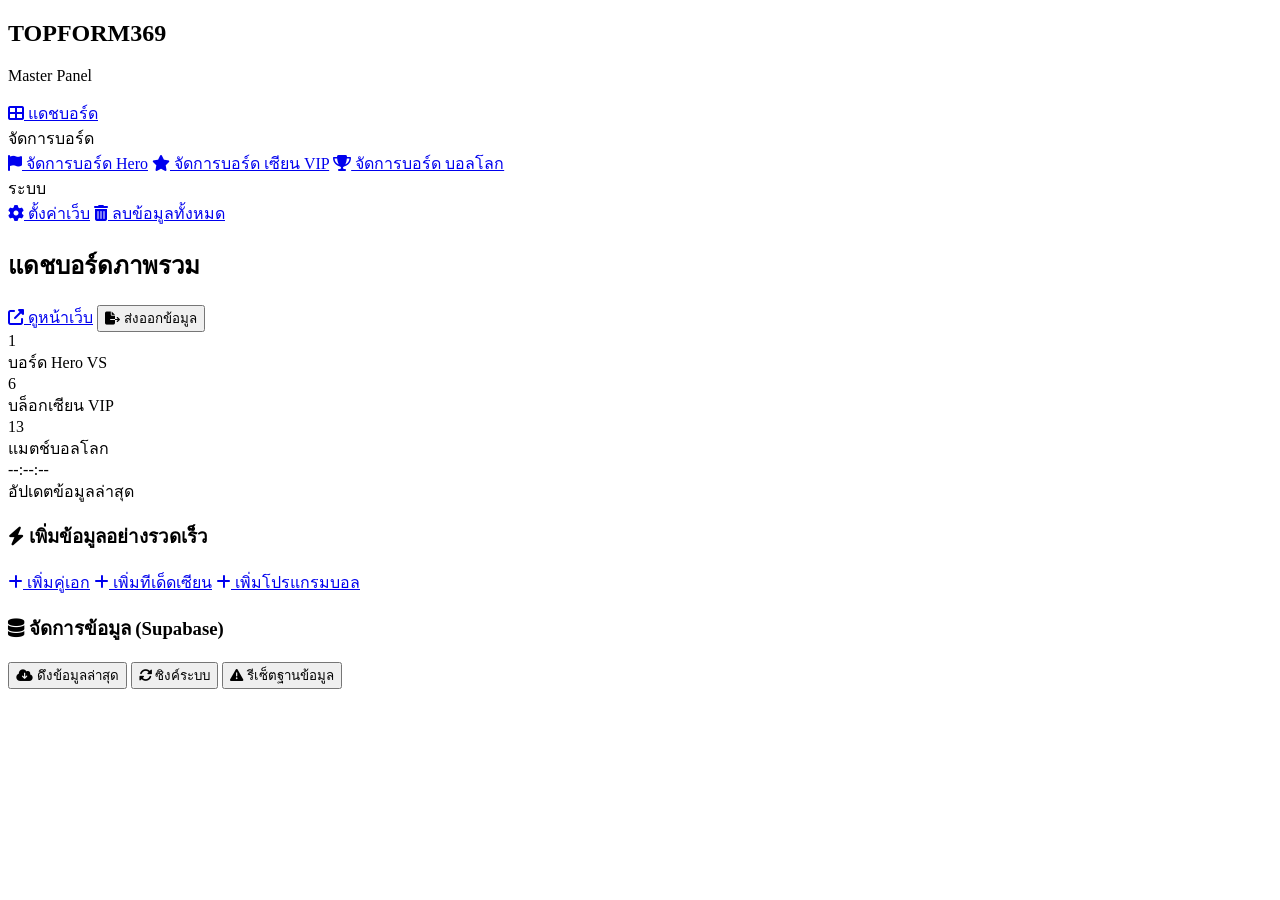
==== index.html @ dca65cee "Rename index (1).html to index.html" ====
<!DOCTYPE html>
<html lang="th">
<head>
    <meta charset="UTF-8">
    <meta name="viewport" content="width=device-width, initial-scale=1.0">
    <title>TOPFORM369 - Admin Panel</title>
    <link rel="stylesheet" href="https://cdnjs.cloudflare.com/ajax/libs/font-awesome/6.4.0/css/all.min.css">
    <link href="https://fonts.googleapis.com/css2?family=Prompt:wght@300;400;500;600;700&display=swap" rel="stylesheet">
    <link rel="stylesheet" href="assets/css/style.css">
</head>
<body>

    <div class="admin-container">
        
        <aside class="sidebar">
            <div class="sidebar-header">
                <h1 class="logo-text">TOPFORM<span class="gold-text">369</span></h1>
                <p class="subtitle">Master Panel</p>
            </div>

            <nav class="sidebar-nav">
                <a href="index.html" class="nav-item active"><i class="fas fa-th-large"></i> แดชบอร์ด</a>
                
                <div class="nav-divider">จัดการบอร์ด</div>
                <a href="admin-board1.html" class="nav-item"><i class="fas fa-flag"></i> จัดการบอร์ด Hero</a>
                <a href="admin-board2.html" class="nav-item"><i class="fas fa-star"></i> จัดการบอร์ด เซียน VIP</a>
                <a href="admin-board3.html" class="nav-item"><i class="fas fa-trophy"></i> จัดการบอร์ด บอลโลก</a>
                
                <div class="nav-divider">ระบบ</div>
                <a href="#" class="nav-item"><i class="fas fa-cog"></i> ตั้งค่าเว็บ</a>
                <a href="#" class="nav-item text-danger"><i class="fas fa-trash-alt"></i> ลบข้อมูลทั้งหมด</a>
            </nav>
        </aside>

        <div class="main-content">
            
            <header class="topbar">
                <h2 class="page-title">แดชบอร์ดภาพรวม</h2>
                <div class="topbar-actions">
                    <a href="widget-worldcup.html" target="_blank" class="btn btn-outline"><i class="fas fa-external-link-alt"></i> ดูหน้าเว็บ</a>
                    <button class="btn btn-gold"><i class="fas fa-file-export"></i> ส่งออกข้อมูล</button>
                </div>
            </header>

            <main class="content-wrapper">
                
                <div class="grid-stats">
                    <div class="stat-card">
                        <div class="stat-value">1</div>
                        <div class="stat-label">บอร์ด Hero VS</div>
                    </div>
                    <div class="stat-card">
                        <div class="stat-value">6</div>
                        <div class="stat-label">บล็อกเซียน VIP</div>
                    </div>
                    <div class="stat-card">
                        <div class="stat-value">13</div>
                        <div class="stat-label">แมตช์บอลโลก</div>
                    </div>
                    <div class="stat-card highlight-card">
                        <div class="stat-value" id="real-time-clock">--:--:--</div>
                        <div class="stat-label" id="real-time-date">อัปเดตข้อมูลล่าสุด</div>
                    </div>
                </div>

                <section class="action-section">
                    <h3 class="section-title"><i class="fas fa-bolt gold-text"></i> เพิ่มข้อมูลอย่างรวดเร็ว</h3>
                    <div class="action-buttons">
                        <a href="admin-board1.html" class="btn btn-luxury"><i class="fas fa-plus"></i> เพิ่มคู่เอก</a>
                        <a href="admin-board2.html" class="btn btn-luxury"><i class="fas fa-plus"></i> เพิ่มทีเด็ดเซียน</a>
                        <a href="admin-board3.html" class="btn btn-luxury"><i class="fas fa-plus"></i> เพิ่มโปรแกรมบอล</a>
                    </div>
                </section>

                <section class="action-section">
                    <h3 class="section-title"><i class="fas fa-database gold-text"></i> จัดการข้อมูล (Supabase)</h3>
                    <div class="action-buttons">
                        <button class="btn btn-gold"><i class="fas fa-cloud-download-alt"></i> ดึงข้อมูลล่าสุด</button>
                        <button class="btn btn-outline"><i class="fas fa-sync-alt"></i> ซิงค์ระบบ</button>
                        <button class="btn btn-danger"><i class="fas fa-exclamation-triangle"></i> รีเซ็ตฐานข้อมูล</button>
                    </div>
                </section>

            </main>

        </div>
    </div>

    <script src="assets/js/script.js"></script>
</body>
</html>
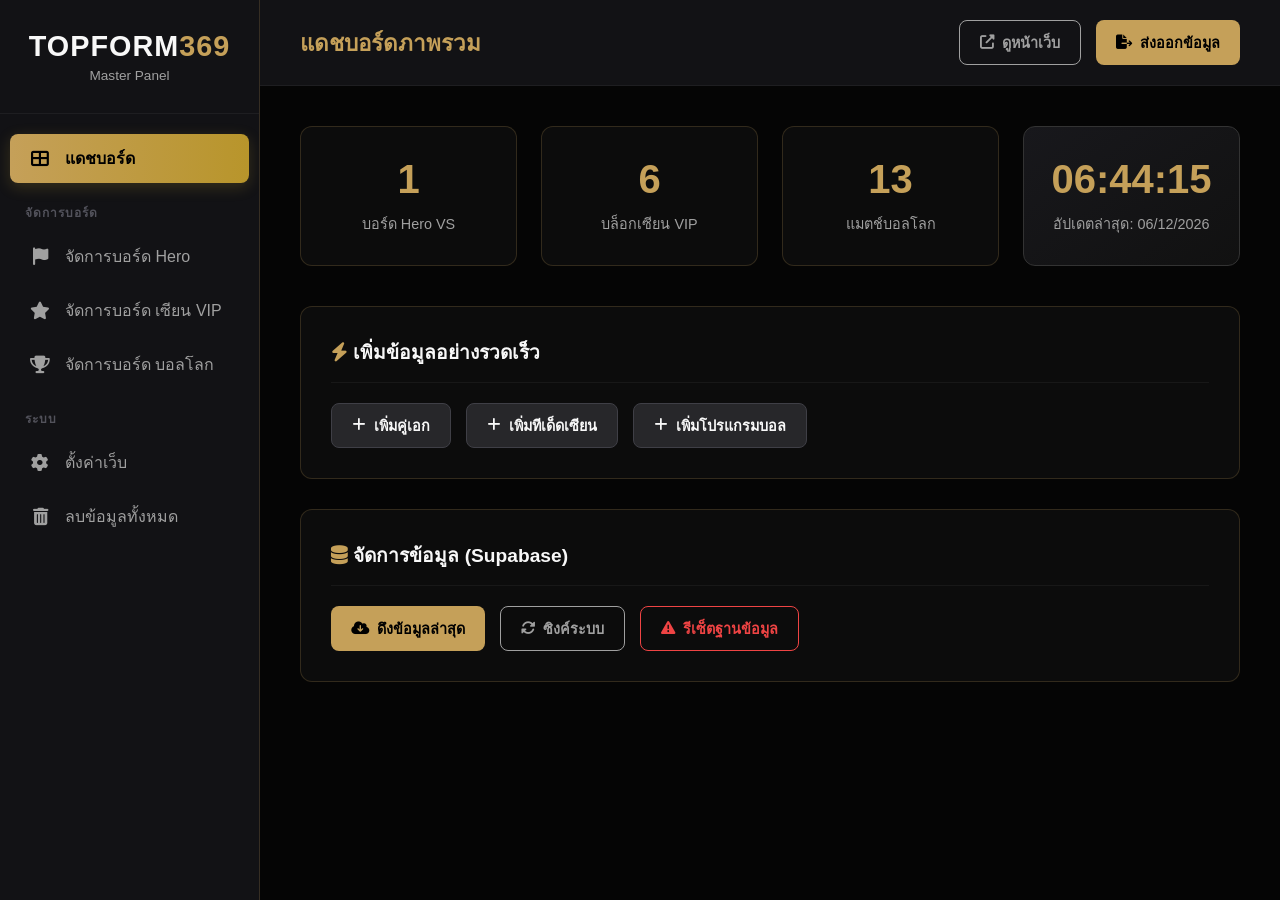
==== commit b89b0d26: "Fix admin panel links in index.html Updated admin panel links to point to the correct admin director" ====
--- a/index.html
+++ b/index.html
@@ -22,9 +22,9 @@
                 <a href="index.html" class="nav-item active"><i class="fas fa-th-large"></i> แดชบอร์ด</a>
                 
                 <div class="nav-divider">จัดการบอร์ด</div>
-                <a href="admin-board1.html" class="nav-item"><i class="fas fa-flag"></i> จัดการบอร์ด Hero</a>
-                <a href="admin-board2.html" class="nav-item"><i class="fas fa-star"></i> จัดการบอร์ด เซียน VIP</a>
-                <a href="admin-board3.html" class="nav-item"><i class="fas fa-trophy"></i> จัดการบอร์ด บอลโลก</a>
+                <a href="admin/admin-board1.html" class="nav-item"><i class="fas fa-flag"></i> จัดการบอร์ด Hero</a>
+                <a href="admin/admin-board2.html" class="nav-item"><i class="fas fa-star"></i> จัดการบอร์ด เซียน VIP</a>
+                <a href="admin/admin-board3.html" class="nav-item"><i class="fas fa-trophy"></i> จัดการบอร์ด บอลโลก</a>
                 
                 <div class="nav-divider">ระบบ</div>
                 <a href="#" class="nav-item"><i class="fas fa-cog"></i> ตั้งค่าเว็บ</a>
@@ -66,9 +66,9 @@
                 <section class="action-section">
                     <h3 class="section-title"><i class="fas fa-bolt gold-text"></i> เพิ่มข้อมูลอย่างรวดเร็ว</h3>
                     <div class="action-buttons">
-                        <a href="admin-board1.html" class="btn btn-luxury"><i class="fas fa-plus"></i> เพิ่มคู่เอก</a>
-                        <a href="admin-board2.html" class="btn btn-luxury"><i class="fas fa-plus"></i> เพิ่มทีเด็ดเซียน</a>
-                        <a href="admin-board3.html" class="btn btn-luxury"><i class="fas fa-plus"></i> เพิ่มโปรแกรมบอล</a>
+                        <a href="admin/admin-board1.html" class="btn btn-luxury"><i class="fas fa-plus"></i> เพิ่มคู่เอก</a>
+                        <a href="admin/admin-board2.html" class="btn btn-luxury"><i class="fas fa-plus"></i> เพิ่มทีเด็ดเซียน</a>
+                        <a href="admin/admin-board3.html" class="btn btn-luxury"><i class="fas fa-plus"></i> เพิ่มโปรแกรมบอล</a>
                     </div>
                 </section>
 
--- a/assets/css/style.css
+++ b/assets/css/style.css
@@ -0,0 +1,149 @@
+/* ================= CSS VARIABLES (กำหนดโทนสีหลัก) ================= */
+:root {
+    --bg-dark: #09090b;
+    --bg-panel: #121215;
+    --bg-card: #18181c;
+    --gold: #D4AF37;
+    --gold-hover: #F3E5AB;
+    --silver: #A1A1AA;
+    --white: #FAFAFA;
+    --border: rgba(212, 175, 55, 0.2);
+    --border-light: rgba(255, 255, 255, 0.05);
+    --danger: #ef4444;
+}
+
+/* ================= RESET & BASIC ================= */
+* {
+    margin: 0; padding: 0; box-sizing: border-box;
+    font-family: 'Prompt', sans-serif;
+}
+body {
+    background-color: var(--bg-dark); color: var(--white);
+    min-height: 100vh; overflow-x: hidden;
+}
+a { text-decoration: none; color: inherit; }
+
+/* ================= LAYOUT ================= */
+.admin-container { display: flex; height: 100vh; overflow: hidden; }
+
+/* ================= SIDEBAR ================= */
+.sidebar {
+    width: 260px; background-color: var(--bg-panel);
+    border-right: 1px solid var(--border);
+    display: flex; flex-direction: column;
+}
+.sidebar-header {
+    padding: 30px 20px; border-bottom: 1px solid var(--border-light);
+    text-align: center;
+}
+.logo-text { font-size: 1.8rem; font-weight: 800; letter-spacing: 1px; }
+.gold-text { color: var(--gold); }
+.subtitle { color: var(--silver); font-size: 0.85rem; margin-top: 5px; }
+
+.sidebar-nav { padding: 20px 10px; overflow-y: auto; flex-grow: 1; }
+.nav-divider {
+    color: #52525b; font-size: 0.75rem; font-weight: 600;
+    margin: 20px 0 10px 15px; text-transform: uppercase; letter-spacing: 1px;
+}
+.nav-item {
+    display: flex; align-items: center; gap: 15px;
+    padding: 12px 20px; color: var(--silver);
+    border-radius: 8px; margin-bottom: 5px; font-weight: 500;
+    transition: all 0.3s ease;
+}
+.nav-item i { width: 20px; text-align: center; font-size: 1.1rem; }
+.nav-item:hover { background-color: rgba(255, 255, 255, 0.03); color: var(--white); }
+.nav-item.active {
+    background: linear-gradient(90deg, var(--gold) 0%, #b8952b 100%);
+    color: #000; font-weight: 700; box-shadow: 0 4px 15px rgba(212, 175, 55, 0.2);
+}
+.text-danger:hover { color: var(--danger); background-color: rgba(239, 68, 68, 0.1); }
+
+/* ================= MAIN CONTENT ================= */
+.main-content { flex-grow: 1; display: flex; flex-direction: column; overflow-y: auto; }
+
+.topbar {
+    display: flex; justify-content: space-between; align-items: center;
+    padding: 20px 40px; background-color: var(--bg-panel);
+    border-bottom: 1px solid var(--border-light);
+    position: sticky; top: 0; z-index: 10;
+}
+.page-title { font-size: 1.4rem; font-weight: 600; color: var(--gold); }
+.topbar-actions { display: flex; gap: 15px; }
+
+.content-wrapper { padding: 40px; }
+
+/* ================= STATS CARDS ================= */
+.grid-stats { display: grid; grid-template-columns: repeat(4, 1fr); gap: 24px; margin-bottom: 40px; }
+.stat-card {
+    background-color: var(--bg-card);
+    border: 1px solid var(--border); border-radius: 12px;
+    padding: 30px 20px; text-align: center;
+    transition: transform 0.3s ease, box-shadow 0.3s ease;
+}
+.stat-card:hover { transform: translateY(-5px); box-shadow: 0 10px 20px rgba(0,0,0,0.5); border-color: var(--gold); }
+.stat-value { font-size: 2.5rem; font-weight: 800; color: var(--gold); margin-bottom: 10px; }
+.stat-label { color: var(--silver); font-size: 0.9rem; }
+.highlight-card { background: linear-gradient(145deg, #18181c 0%, #111 100%); border: 1px solid #333; }
+
+/* ================= SECTIONS & BUTTONS ================= */
+.action-section {
+    background-color: var(--bg-card);
+    border: 1px solid var(--border); border-radius: 12px;
+    padding: 30px; margin-bottom: 30px;
+}
+.section-title { font-size: 1.2rem; font-weight: 600; margin-bottom: 20px; border-bottom: 1px solid var(--border-light); padding-bottom: 15px; }
+.action-buttons { display: flex; gap: 15px; flex-wrap: wrap; }
+
+.btn {
+    padding: 10px 20px; border-radius: 8px; font-weight: 600; cursor: pointer;
+    display: inline-flex; align-items: center; gap: 8px; font-size: 0.9rem;
+    transition: all 0.2s ease; border: none;
+}
+.btn:active { transform: scale(0.96); }
+
+.btn-gold { background-color: var(--gold); color: #000; }
+.btn-gold:hover { background-color: var(--gold-hover); box-shadow: 0 0 15px rgba(212, 175, 55, 0.4); }
+
+.btn-outline { background-color: transparent; border: 1px solid var(--silver); color: var(--silver); }
+.btn-outline:hover { border-color: var(--white); color: var(--white); }
+
+.btn-luxury { background: #27272a; border: 1px solid #3f3f46; color: var(--white); }
+.btn-luxury:hover { background: var(--gold); border-color: var(--gold); color: #000; }
+
+.btn-danger { background-color: transparent; border: 1px solid var(--danger); color: var(--danger); }
+.btn-danger:hover { background-color: var(--danger); color: #fff; box-shadow: 0 0 15px rgba(239, 68, 68, 0.3); }
+
+/* Responsive */
+@media (max-width: 1024px) { .grid-stats { grid-template-columns: repeat(2, 1fr); } }
+
+/* --- สไตล์ช่องกรอกข้อมูล & บล็อกรายการ (Form & Items) --- */
+.form-control, .form-select { background-color: #18181b !important; border: 1px solid #3f3f46 !important; color: #fff !important; font-size: 0.9rem; padding: 10px !important; }
+.form-control:focus, .form-select:focus { border-color: var(--gold) !important; box-shadow: 0 0 12px rgba(212, 175, 55, 0.25) !important; }
+label { color: var(--silver); font-size: 0.82rem; margin-bottom: 6px; font-weight: 500; display: block; }
+.dynamic-item { background: #18181c; border: 1px solid #27272a; border-left: 4px solid var(--gold); border-radius: 8px; padding: 14px; margin-bottom: 10px; display: flex; justify-content: space-between; align-items: center; }
+
+:root {
+    --bg-dark: #050505;
+    --bg-card: #0c0c0c;
+    --gold: #C5A059;
+    --silver: #A0A0A0;
+    --white: #F8F8F8;
+    --border: rgba(197, 160, 89, 0.2);
+}
+
+body { background-color: var(--bg-dark); color: var(--white); font-family: 'Prompt', sans-serif; }
+
+/* การ์ดพรีเมียม */
+.premium-card {
+    background: var(--bg-card);
+    border: 1px solid var(--border);
+    border-radius: 16px;
+    padding: 20px;
+    transition: 0.3s;
+}
+.premium-card:hover { border-color: var(--gold); box-shadow: 0 0 20px rgba(197, 160, 89, 0.1); }
+
+/* ตัวเลขและสีทอง */
+.text-gold { color: var(--gold); }
+.border-gold { border-color: var(--gold); }
